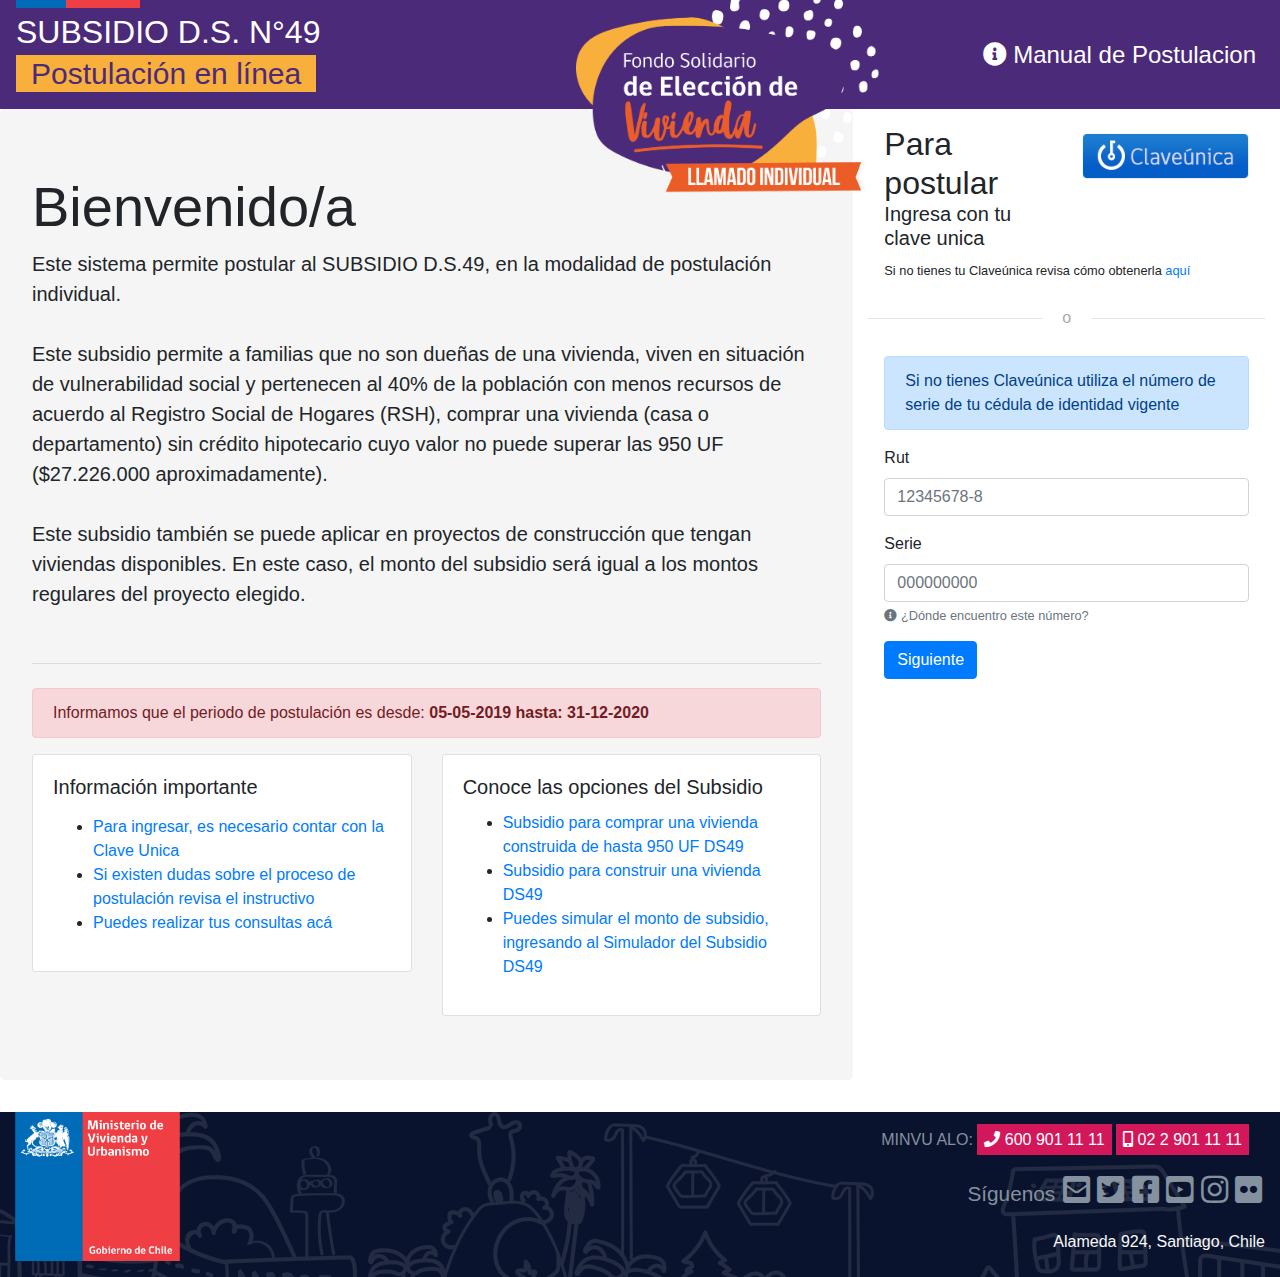
==== index.html @ cd78989e "Add files via upload" ====
<!DOCTYPE html>
<html lang="en">
<head>
<meta charset="utf-8">
<meta http-equiv="X-UA-Compatible" content="IE=edge">
<meta name="viewport" content="width=device-width, initial-scale=1">
<title>Portal de Postulación</title>
<link rel="icon" type="image/png" href="images/favicon.ico" />
<!-- Bootstrap -->
<link href="css/bootstrap-4.4.1.css" rel="stylesheet">
<link href="css/all.css" rel="stylesheet">
<link href="css/ds49.css" rel="stylesheet">
<!--load all styles --> 
<script defer src="js/all.js"></script> <!--load all styles -->


</head>
<body>
<div class="ds49">
  <nav class="navbar navbar-expand-lg navbar-light bg-primary"> <a class="navbar-brand" href="#">
    <h2>Subsidio D.S. N°49</h2>
    <span>Postulación en línea</span> <img class="logo-campana" src="images/logo-ds49.png" alt="DS49 Llamado Individual"> </a>
    <button class="navbar-toggler" type="button" data-toggle="collapse" data-target="#navbarNav" aria-controls="navbarNav" aria-expanded="false" aria-label="Toggle navigation"> <span class="navbar-toggler-icon"></span> </button>
    <div class="collapse navbar-collapse" id="navbarNav">
      <ul class="navbar-nav justify-content-end w-100">
        <li class="nav-item active"> <a class="nav-link manual" href="#"><i class="fas fa-info-circle"></i> Manual de Postulacion</a> </li>
      </ul>
    </div>
  </nav>
  <!-- body code goes here -->
  
  <div class="container-fluid ">
    <div class="row">
      <div class="col col-sm-6 col-md-8 p-0">
        <div class="jumbotron ds49">
          <h1 class="display-4">Bienvenido/a</h1>
          <p class="lead"><strong>Este sistema permite postular al SUBSIDIO D.S.49, en la modalidad de postulación individual. </strong><br>
            <br>
            Este subsidio permite a familias que no son dueñas de una vivienda, viven en situación
            de vulnerabilidad social y pertenecen al 40% de la población con menos recursos de
            acuerdo al Registro Social de Hogares (RSH), comprar una vivienda (casa o
            departamento) sin crédito hipotecario cuyo valor no puede superar las 950 UF
            ($27.226.000 aproximadamente).<br>
            <br>
            Este subsidio también se puede aplicar en proyectos de construcción que tengan
            viviendas disponibles. En este caso, el monto del subsidio será igual a los montos
            regulares del proyecto elegido. <br>
            <br>
          </p>
			<hr class="my-4">
          <div class="alert alert-danger">Informamos que el periodo de postulación es desde: <strong>05-05-2019 hasta: 31-12-2020</strong></div>
          <div class="row">
            <div class="col-sm-6">
              <div class="card">
                <div class="card-body">
                  <h5 class="card-title">Información importante</h5>
                  <p class="card-text">
                  <ul>
                    <li><a href="http://desarrollo.postulacionds49.minvu.cl/Home/ClaveUnica" target="_blank">Para ingresar, es necesario contar con la Clave Unica</a></li>
                    <li><a href="#" target="_blank">Si existen dudas sobre el proceso de postulación revisa el instructivo</a></li>
                    <li><a href="#" target="_blank">Puedes realizar tus consultas acá</a></li>
                  </ul>
                  </p>
                </div>
              </div>
            </div>
            <div class="col-sm-6">
              <div class="card">
                <div class="card-body">
                  <h5 class="card-title">Conoce las opciones del Subsidio</h5>
                  <ul>
                    <li><a href="#" target="_blank">Subsidio para comprar una vivienda construida de hasta 950 UF DS49</a></li>
                    <li><a href="#" target="_blank">Subsidio para construir una vivienda DS49</a></li>
                    <li><a href="#" target="_blank">Puedes simular el monto de subsidio, ingresando al Simulador del Subsidio DS49</a></li>
                  </ul>
                </div>
              </div>
            </div>
          </div>
          
        </div>
      </div>
      <div class="col col-sm-6 col-md-4">
        <div class="row p-3">
          <div class="col col-sm-12 col-sm-12 col-lg-6 text-left">
            <h2 class="m-0">Para postular</h2>
            <h5>Ingresa con tu clave unica</h5>
          </div>
          <div class="col col-sm-12 col-sm-12 col-lg-6 pt-2"> <a href="#" title="Clave unica" class="rsh_btn"> <img class="rsh_img_ingrese img-fluid" src="images/btn_claveunica_202px.png"> </a> </div>
          <div class="col"> <small>Si no tienes tu Claveúnica revisa cómo obtenerla <a href="https://claveunica.gob.cl/como-obtenerla" target="_blank">aquí</a></small></div>
        </div>
        <div class="login-or">
          <hr class="hr-or">
          <span class="span-or">o</span> </div>
        <div class="p-3">
          <div class="alert alert-primary" role="alert"> Si no tienes Claveúnica
            utiliza el número de serie de tu cédula de identidad vigente </div>
          <form>
            <div class="form-group">
              <label for="exampleInputEmail1">Rut</label>
              <input type="text" class="form-control" id="exampleInputEmail1" aria-describedby="emailHelp" placeholder="12345678-8">
            </div>
            <div class="form-group">
              <label for="exampleInputPassword1">Serie</label>
              <input type="text" class="form-control" id="exampleInputPassword1" placeholder="000000000">
              <a href="" data-toggle="modal" data-target="#modalcarnet"><small class="form-text text-muted"><i class="fas fa-info-circle"></i> ¿Dónde encuentro este número?</small> </a></div>
            
            <!-- Modal -->
            <div class="modal fade" id="modalcarnet" tabindex="-1" role="dialog" aria-labelledby="exampleModalCenterTitle" aria-hidden="true">
              <div class="modal-dialog modal-dialog-centered" role="document">
                <div class="modal-content">
                  <div class="modal-body">
                    <div class="container-fluid">
                      <div class="row">
                        <div class="col-md-6">Carnet Nuevo<br>
                          <img src="images/SD_CI_320.png" class="img-fluid" alt=""/></div>
                        <div class="col-md-6 ml-auto">Carnet Antiguo<br>
                          <img src="images/SD_CI_320.png" class="img-fluid" alt=""/></div>
                      </div>
                    </div>
                  </div>
                  <div class="modal-footer">
                    <button type="button" class="btn btn-secondary" data-dismiss="modal">Cerrar</button>
                  </div>
                </div>
              </div>
            </div>
            
            <a href="form.html" class="btn btn-primary">Siguiente</a>
            
          </form>
        </div>
      </div>
    </div>
  </div>
</div>
<div id="footer">
  <div class="container-fluid">
    <div class="footer_top">
      <div class="row">
        <div class="col-md-2 logo mb-3"> <img src="images/logo-minvu.svg" alt="http://Minvu"> </div>
        <div class="col-md-10 text-right">
          <div class="contacto p-3"> MINVU ALO: <a href="tel:6009011111" class="fono1" title="Teléfono"><i class="fas fa-phone"></i> 600 901 11 11</a> <a href="tel:0229011111" class="fono1" title="Teléfono"><i class="fas fa-mobile-alt"></i> 02 2 901 11 11</a></div>
          <ul class="redes">
            <li>Síguenos</li>
            <li> <a href="https://www.minvu.cl/contactenos/formulario-de-contacto/" title="Contacto"><i class="fab fas fa-envelope-square"></i></a> </li>
            <li> <a href="https://twitter.com/Minvu" target="_blank" title="Twitter"><i class="fab fa-twitter-square"></i></a> </li>
            <li> <a href="https://www.facebook.com/MinvuChile" target="_blank" title="Facebook"><i class="fab fa-facebook-square"></i></a> </li>
            <li> <a href="https://www.youtube.com/user/Minvuchile" target="_blank" title="Youtube"><i class="fab fa-youtube-square"></i></a> </li>
            <li> <a href="https://www.instagram.com/minvuchile/" target="_blank" title="Instagram"><i class="fab fa-instagram"></i></a> </li>
            <li> <a href="https://www.flickr.com/photos/minvu/sets/" target="_blank" title="Flickr"><i class="fab fa-flickr"></i></a> </li>
          </ul>
          <p class="text-light mb-2">Alameda 924, Santiago, Chile</p>
        </div>
      </div>
    </div>
  </div>
</div>
</div>
<!-- jQuery (necessary for Bootstrap's JavaScript plugins) --> 
<script src="js/jquery-3.4.1.min.js"></script> 

<!-- Include all compiled plugins (below), or include individual files as needed --> 
<script src="js/popper.min.js"></script> 
<script src="js/bootstrap-4.4.1.js"></script>
</body>
</html>
---- css/ds49.css ----
@charset "UTF-8";
/* CSS Document */

.ds49 .navbar {
    background: #4b2a79!important;
}
.ds49 .navbar a, .navbar li a {
    color: #fff!important;
}
.ds49 .navbar a.dropdown-item {
    color: #000!important;
}
.ds49 .jumbotron {
    background: #f5f5f5;
}
.ds49 .navbar-brand::before {
    content: '';
    background: url("../images/line-head-title.jpg") top left no-repeat;
    position: absolute;
    top: 0;
    width: 300px;
    height: 10px;
}
.ds49 .navbar-brand h2 {
    text-transform: uppercase;
    margin: 0px;
    font-weight: 400;
}
.ds49 .navbar-brand span {
    font-size: 1.5em;
    font-weight: 300;
    background: #f9af3c;
    color: #4b2b79;
    padding: 2px 15px;
}
.logo-campana {
    max-width: 320px;
    position: absolute;
    top: -20px;
    left: 45%;
    z-index: 99;
}
/* Small devices (portrait tablets and large phones, 600px and up) */

.manual {
    font-size: 1.5em;
    font-weight: 200;
}
#footer {
    background: #0A132D url("../images/footer-trama-b.png") top center;
}
.redes li {
    display: inline-block;
    padding-right: 3px;
    color: #84919F;
    font-size: 1.3em;
}
.redes li a {
    color: #84919F;
    font-size: 1.5em;
}
.contacto {
    color: #84919F;
}
.contacto a {
    background: #d3175b;
    padding: 7px;
    color: #fff;
}
.login-or {
    position: relative;
    color: #aaa;
    margin-top: 10px;
    margin-bottom: 10px;
    padding-top: 10px;
    padding-bottom: 10px;
}
.span-or {
    display: block;
    position: absolute;
    left: 50%;
    top: -2px;
    margin-left: -25px;
    background-color: #fff;
    width: 50px;
    text-align: center;
}
.hr-or {
    height: 1px;
    margin-top: 0px !important;
    margin-bottom: 0px !important;
}

@media (max-width: 1100px) {
.logo-campana {
    max-width: 320px;
    left: 42%;
    display: block;
}
}

@media (max-width: 1000px) {
.logo-campana {
    max-width: 320px;
    left: 35%;
    display: block;
}
}

@media (max-width: 800px) {
.logo-campana {
    max-width: 250px;
    position: relative;
    top: 0px;
    left: 0;
    display: block;
}
}

.formulario{ padding: 1em 2em; border: 1px solid #ccc;margin-top: -1px; margin-bottom: 1em;}
.title-section{border-bottom: 1px solid rgba(232,232,232,0.7); padding-bottom: 0.8em; margin-bottom: 0.8em; font-size: 1.4em; color: #4b2a79;}
.control-display{border: 1px solid #ccc; padding: 0.5em; background: rgba(232,232,232,0.7)}
.page-header h1{
font-size: 2em;
    font-weight: 400;
    background: url("../images/linea_tit_h2.svg") left bottom no-repeat;
    padding: 0 0 10px;
    margin: 15px 0 10px 0;
}
.page-header small{font-size: 0.5em; display: block;}
.ayuda-icono{cursor: pointer;}

.form-horizontal{margin: 2em 0; padding: 1em; border-left: 8px solid #4b2b7940;}
.control-label{font-weight: 500; margin-top: 1em;}
.form-botones{margin-bottom: 1.2em;}

.box-resumen{}
.box-resumen .panel-title{font-size: 1.6em;font-weight: 200;}


/************************** PASO A PASO *************************************/
/************************** PASO A PASO *************************************/
/************************** PASO A PASO *************************************/
/************************** PASO A PASO *************************************/
/************************** PASO A PASO *************************************/
/************************** PASO A PASO *************************************/
/************************** PASO A PASO *************************************/

.wizard {margin-top: 2em;}
.process .nav-tabs {
        position: relative;
        margin-bottom: 0;
}

.process-step a:focus{outline:none}
.process{display:table;width:100%;position:relative}
.process-row{display:table-row}
.process-step{display:table-cell;text-align:center;position:relative;width: 20%;}
.process-step a.active{background: #eb5c28!important; color: #fff!important;border-color: #c78723!important;border-radius: 0px; position: relative;} 
.process-step a{
    color: #B2B2B2!important;
} 
.wizard .tab-content{ padding: 0 1em;}

.process-step a {font-size: 2em;}
.process-step a small{font-size: 14px; display:block;}

.process-step a.active:after, .process-step a.active:before {
	top: 100%;
	left: 50%;
	border: solid transparent;
	content: " ";
	height: 0;
	width: 0;
	position: absolute;
	pointer-events: none;
}

.process-step a.active:after {
	border-color: rgba(136, 183, 213, 0);
	border-top-color: #eb5c28;
	border-width: 10px;
	margin-left: -10px;
}
.process-step a.active:before {
	border-color: rgba(194, 225, 245, 0);
	border-top-color: #eb5c28;
	border-width: 16px;
	margin-left: -16px;
	z-index: 999;
}
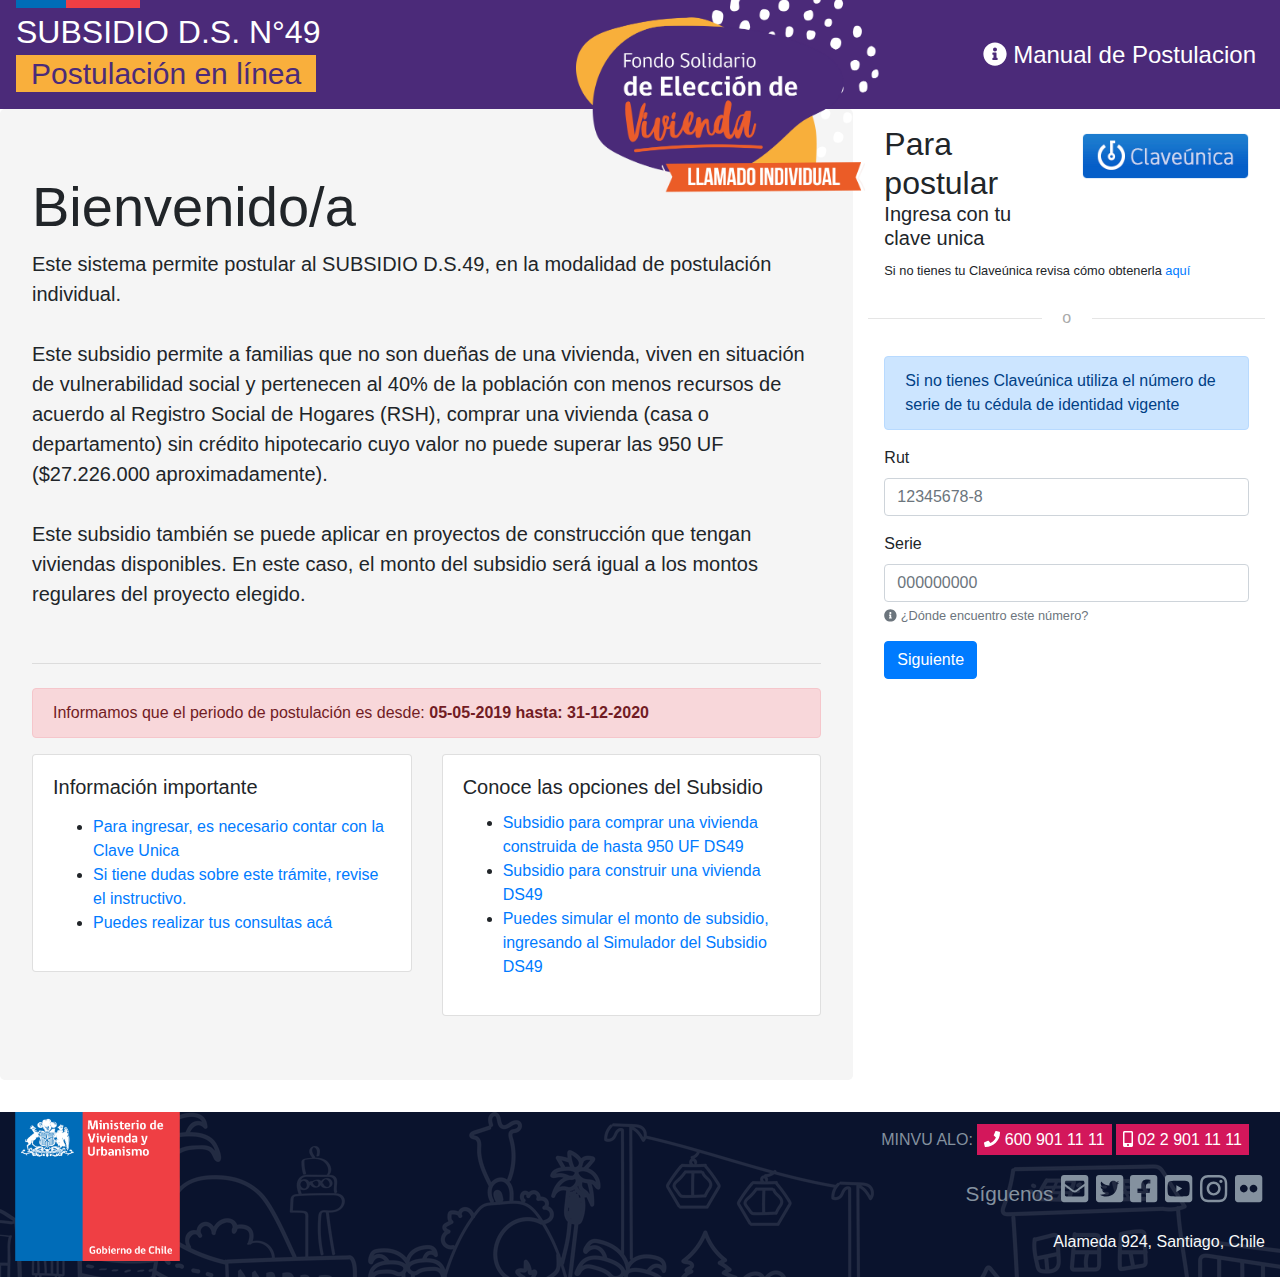
==== commit 1883f71c: "Add files via upload" ====
--- a/index.html
+++ b/index.html
@@ -56,9 +56,9 @@
                   <h5 class="card-title">Información importante</h5>
                   <p class="card-text">
                   <ul>
-                    <li><a href="http://desarrollo.postulacionds49.minvu.cl/Home/ClaveUnica" target="_blank">Para ingresar, es necesario contar con la Clave Unica</a></li>
-                    <li><a href="#" target="_blank">Si existen dudas sobre el proceso de postulación revisa el instructivo</a></li>
-                    <li><a href="#" target="_blank">Puedes realizar tus consultas acá</a></li>
+                    <li><a href="http://postulacionds49.minvu.cl/Home/ClaveUnica" target="_blank">Para ingresar, es necesario contar con la Clave Unica</a></li>
+                    <li><a href="http://postulacionds49.minvu.cl/Manual_Usuario_Subsidio_DS49.pdf" target="_blank">Si tiene dudas sobre este trámite, revise el instructivo.</a></li>
+                    <li><a href="https://www.minvu.cl/contactenos/formulario-de-contacto/" target="_blank">Puedes realizar tus consultas acá</a></li>
                   </ul>
                   </p>
                 </div>
@@ -69,9 +69,9 @@
                 <div class="card-body">
                   <h5 class="card-title">Conoce las opciones del Subsidio</h5>
                   <ul>
-                    <li><a href="#" target="_blank">Subsidio para comprar una vivienda construida de hasta 950 UF DS49</a></li>
-                    <li><a href="#" target="_blank">Subsidio para construir una vivienda DS49</a></li>
-                    <li><a href="#" target="_blank">Puedes simular el monto de subsidio, ingresando al Simulador del Subsidio DS49</a></li>
+                    <li><a href="https://www.minvu.cl/beneficio/vivienda/subsidio-para-comprar-una-vivienda-construida-de-hasta-950-uf-ds49/" target="_blank">Subsidio para comprar una vivienda construida de hasta 950 UF DS49</a></li>
+                    <li><a href="https://www.minvu.cl/beneficio/vivienda/subsidio-para-adquirir-una-vivienda-construida-de-hasta-950-uf-ds49/" target="_blank">Subsidio para construir una vivienda DS49</a></li>
+                    <li><a href="http://simuladorsubsidiods49.minvu.cl/" target="_blank">Puedes simular el monto de subsidio, ingresando al Simulador del Subsidio DS49</a></li>
                   </ul>
                 </div>
               </div>
@@ -82,11 +82,11 @@
       </div>
       <div class="col col-sm-6 col-md-4">
         <div class="row p-3">
-          <div class="col col-sm-12 col-sm-12 col-lg-6 text-left">
+          <div class="col-12 col-sm-12 col-sm-12 col-lg-12 col-xl-6 text-left">
             <h2 class="m-0">Para postular</h2>
             <h5>Ingresa con tu clave unica</h5>
           </div>
-          <div class="col col-sm-12 col-sm-12 col-lg-6 pt-2"> <a href="#" title="Clave unica" class="rsh_btn"> <img class="rsh_img_ingrese img-fluid" src="images/btn_claveunica_202px.png"> </a> </div>
+          <div class="col-12 col-sm-12 col-sm-12 col-lg-12 col-xl-6 pt-2"> <a href="#" title="Clave unica" class="rsh_btn"> <img class="rsh_img_ingrese img-fluid" src="images/btn_claveunica_202px.png"> </a> </div>
           <div class="col"> <small>Si no tienes tu Claveúnica revisa cómo obtenerla <a href="https://claveunica.gob.cl/como-obtenerla" target="_blank">aquí</a></small></div>
         </div>
         <div class="login-or">
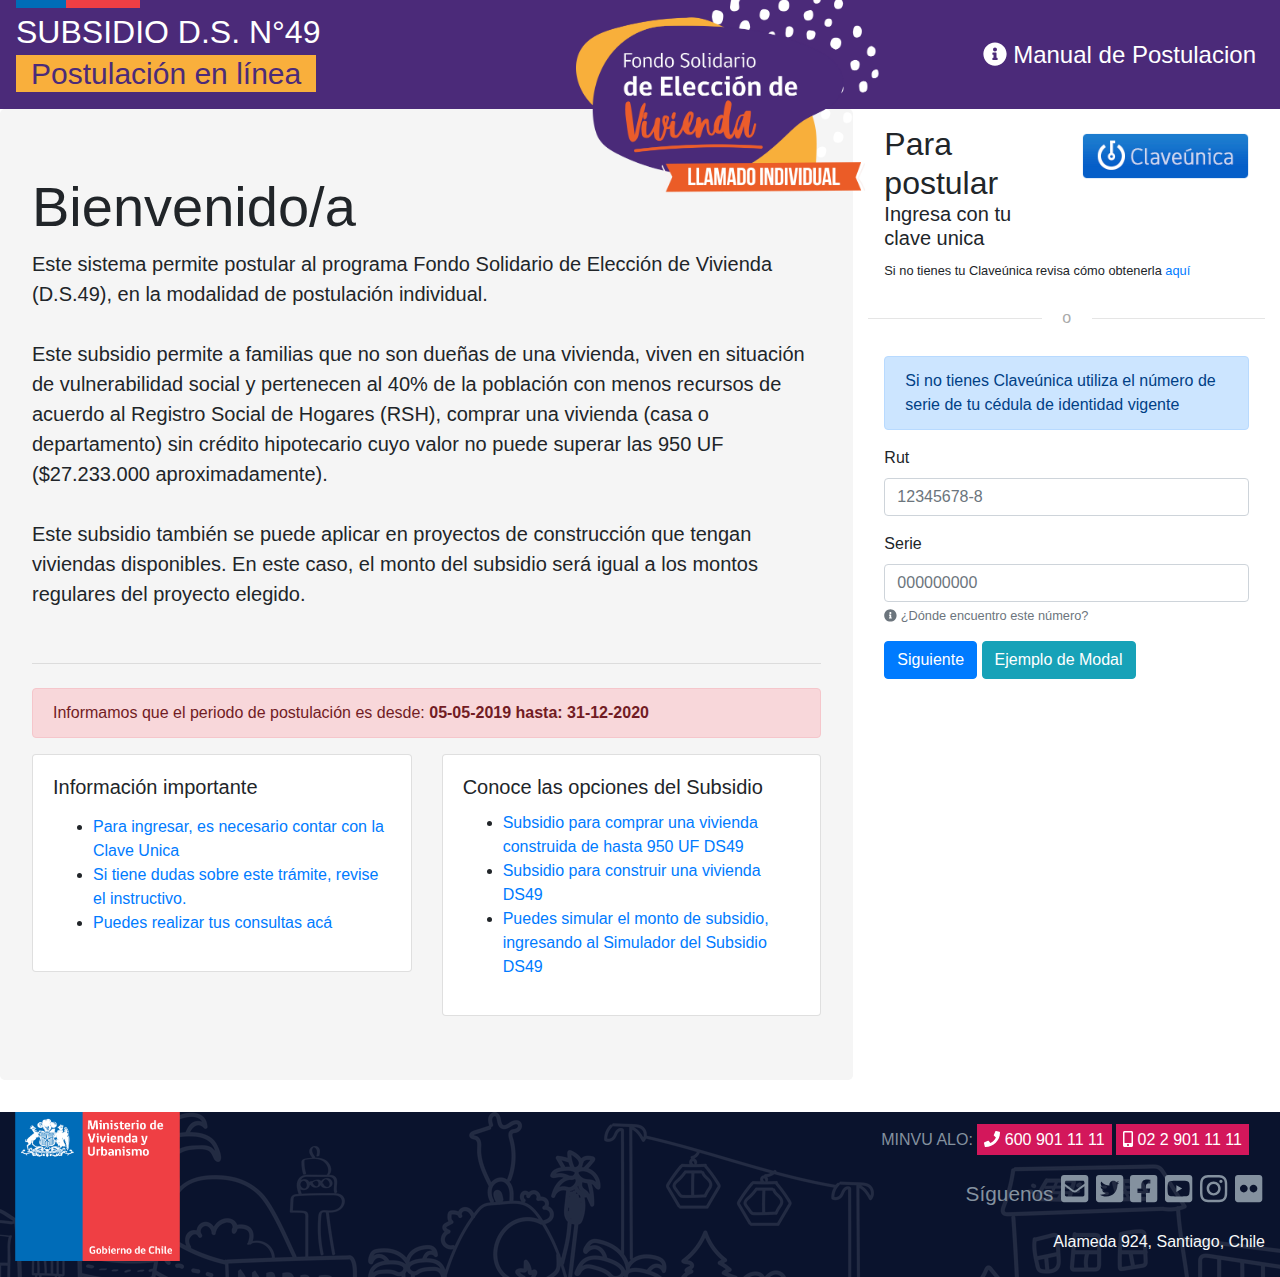
==== commit 803b6e7f: "Add files via upload" ====
--- a/index.html
+++ b/index.html
@@ -34,17 +34,13 @@
       <div class="col col-sm-6 col-md-8 p-0">
         <div class="jumbotron ds49">
           <h1 class="display-4">Bienvenido/a</h1>
-          <p class="lead"><strong>Este sistema permite postular al SUBSIDIO D.S.49, en la modalidad de postulación individual. </strong><br>
+          <p class="lead"><strong>Este sistema permite postular al programa Fondo Solidario de Elección de Vivienda (D.S.49), en la modalidad de postulación individual.</strong><br>
             <br>
-            Este subsidio permite a familias que no son dueñas de una vivienda, viven en situación
-            de vulnerabilidad social y pertenecen al 40% de la población con menos recursos de
-            acuerdo al Registro Social de Hogares (RSH), comprar una vivienda (casa o
-            departamento) sin crédito hipotecario cuyo valor no puede superar las 950 UF
-            ($27.226.000 aproximadamente).<br>
+            Este <strong>subsidio permite</strong> a familias que no son dueñas de una vivienda, viven en situación de vulnerabilidad social y pertenecen al 40% de la población con menos recursos de acuerdo al Registro Social de Hogares (RSH), comprar una vivienda (casa o departamento) sin crédito hipotecario cuyo valor no puede superar las 950 UF ($27.233.000 aproximadamente). <br>
             <br>
-            Este subsidio también se puede aplicar en proyectos de construcción que tengan
-            viviendas disponibles. En este caso, el monto del subsidio será igual a los montos
-            regulares del proyecto elegido. <br>
+            Este subsidio <strong>también se puede aplicar en proyectos de construcción que tengan viviendas disponibles.</strong> En este caso, el monto del subsidio será igual a los montos regulares del proyecto elegido.
+
+			<br>
             <br>
           </p>
 			<hr class="my-4">
@@ -105,29 +101,67 @@
               <input type="text" class="form-control" id="exampleInputPassword1" placeholder="000000000">
               <a href="" data-toggle="modal" data-target="#modalcarnet"><small class="form-text text-muted"><i class="fas fa-info-circle"></i> ¿Dónde encuentro este número?</small> </a></div>
             
-            <!-- Modal -->
-            <div class="modal fade" id="modalcarnet" tabindex="-1" role="dialog" aria-labelledby="exampleModalCenterTitle" aria-hidden="true">
-              <div class="modal-dialog modal-dialog-centered" role="document">
-                <div class="modal-content">
-                  <div class="modal-body">
-                    <div class="container-fluid">
+  	  
+			  
+			  <!-- Modal -->
+<div class="modal fade" id="modalcarnet" tabindex="-1" role="dialog" aria-labelledby="modalcarnetLabel" aria-hidden="true">
+  <div class="modal-dialog modal-lg modal-dialog-centered" role="document">
+    <div class="modal-content">
+      <div class="modal-header">
+        <h5 class="modal-title" id="exampleModalLabel">Serie de Cédula</h5>
+        <button type="button" class="close" data-dismiss="modal" aria-label="Close">
+          <span aria-hidden="true">&times;</span>
+        </button>
+      </div>
+      <div class="modal-body">
+       <div class="container-fluid">
                       <div class="row">
-                        <div class="col-md-6">Carnet Nuevo<br>
-                          <img src="images/SD_CI_320.png" class="img-fluid" alt=""/></div>
-                        <div class="col-md-6 ml-auto">Carnet Antiguo<br>
-                          <img src="images/SD_CI_320.png" class="img-fluid" alt=""/></div>
+                        <div class="col-md-6">Cédula Nueva<br>
+                          <img src="images/SD_ CI NUEVA VF.png" class="img-fluid" alt=""/></div>
+                        <div class="col-md-6 ml-auto">Cédula Antigua<br>
+                          <img src="images/SD_ CI ANTIGUA VF.png" class="img-fluid" alt=""/></div>
                       </div>
-                    </div>
-                  </div>
-                  <div class="modal-footer">
-                    <button type="button" class="btn btn-secondary" data-dismiss="modal">Cerrar</button>
-                  </div>
-                </div>
-              </div>
-            </div>
+	  </div>
+      </div>
+      <div class="modal-footer">
+        <button type="button" class="btn btn-danger" data-dismiss="modal">Cerrar</button> 
+      </div>
+    </div>
+  </div>
+</div>
             
             <a href="form.html" class="btn btn-primary">Siguiente</a>
+			 
+			<button type="button" class="btn btn-info" data-toggle="modal" data-target="#modalejemplo">Ejemplo de Modal</button>  
             
+			  
+			<!-- Modal Ejemplo -->
+            <div class="modal fade" id="modalejemplo" tabindex="-1" role="dialog" aria-labelledby="modalejemploLabel" aria-hidden="true">
+  <div class="modal-dialog modal-lg modal-dialog-centered" role="document">
+    <div class="modal-content">
+      <div class="modal-header">
+        <h5 class="modal-title" id="exampleModalLabel">Titulo de Contenido</h5>
+        <button type="button" class="close" data-dismiss="modal" aria-label="Close">
+          <span aria-hidden="true">&times;</span>
+        </button>
+      </div>
+      <div class="modal-body">
+       Lorem Ipsum is simply dummy text of the printing and typesetting industry. Lorem Ipsum has been the industry's standard dummy text ever since the 1500s, when an unknown printer took a galley of type and scrambled it to make a type specimen book. It has survived not only five centuries, but also the leap into electronic typesetting, remaining essentially unchanged. 
+		 <hr>
+		  <div class="alert alert-primary" role="alert">
+  It was popularised in the 1960s with the release of Letraset sheets containing Lorem Ipsum passages, and more recently with desktop publishing software like Aldus PageMaker including versions of Lorem Ipsum.
+</div>
+		  
+      </div>
+      <div class="modal-footer">
+        <button type="button" class="btn btn-danger" data-dismiss="modal">Cerrar</button> 
+      </div>
+    </div>
+  </div>
+</div>
+			  
+			  <!-- Fin de Modal Ejemplo -->
+			  
           </form>
         </div>
       </div>
--- a/css/ds49.css
+++ b/css/ds49.css
@@ -190,3 +190,16 @@
 	z-index: 999;
 }
 
+@media (max-width: 560px) {
+.process-step{display:block;width: 100%;}
+.formulario {
+    padding: 1em;
+    border: none;
+    
+}
+	.wizard .formulario {
+    padding: 1em 0;
+    border: none;
+    
+}
+}
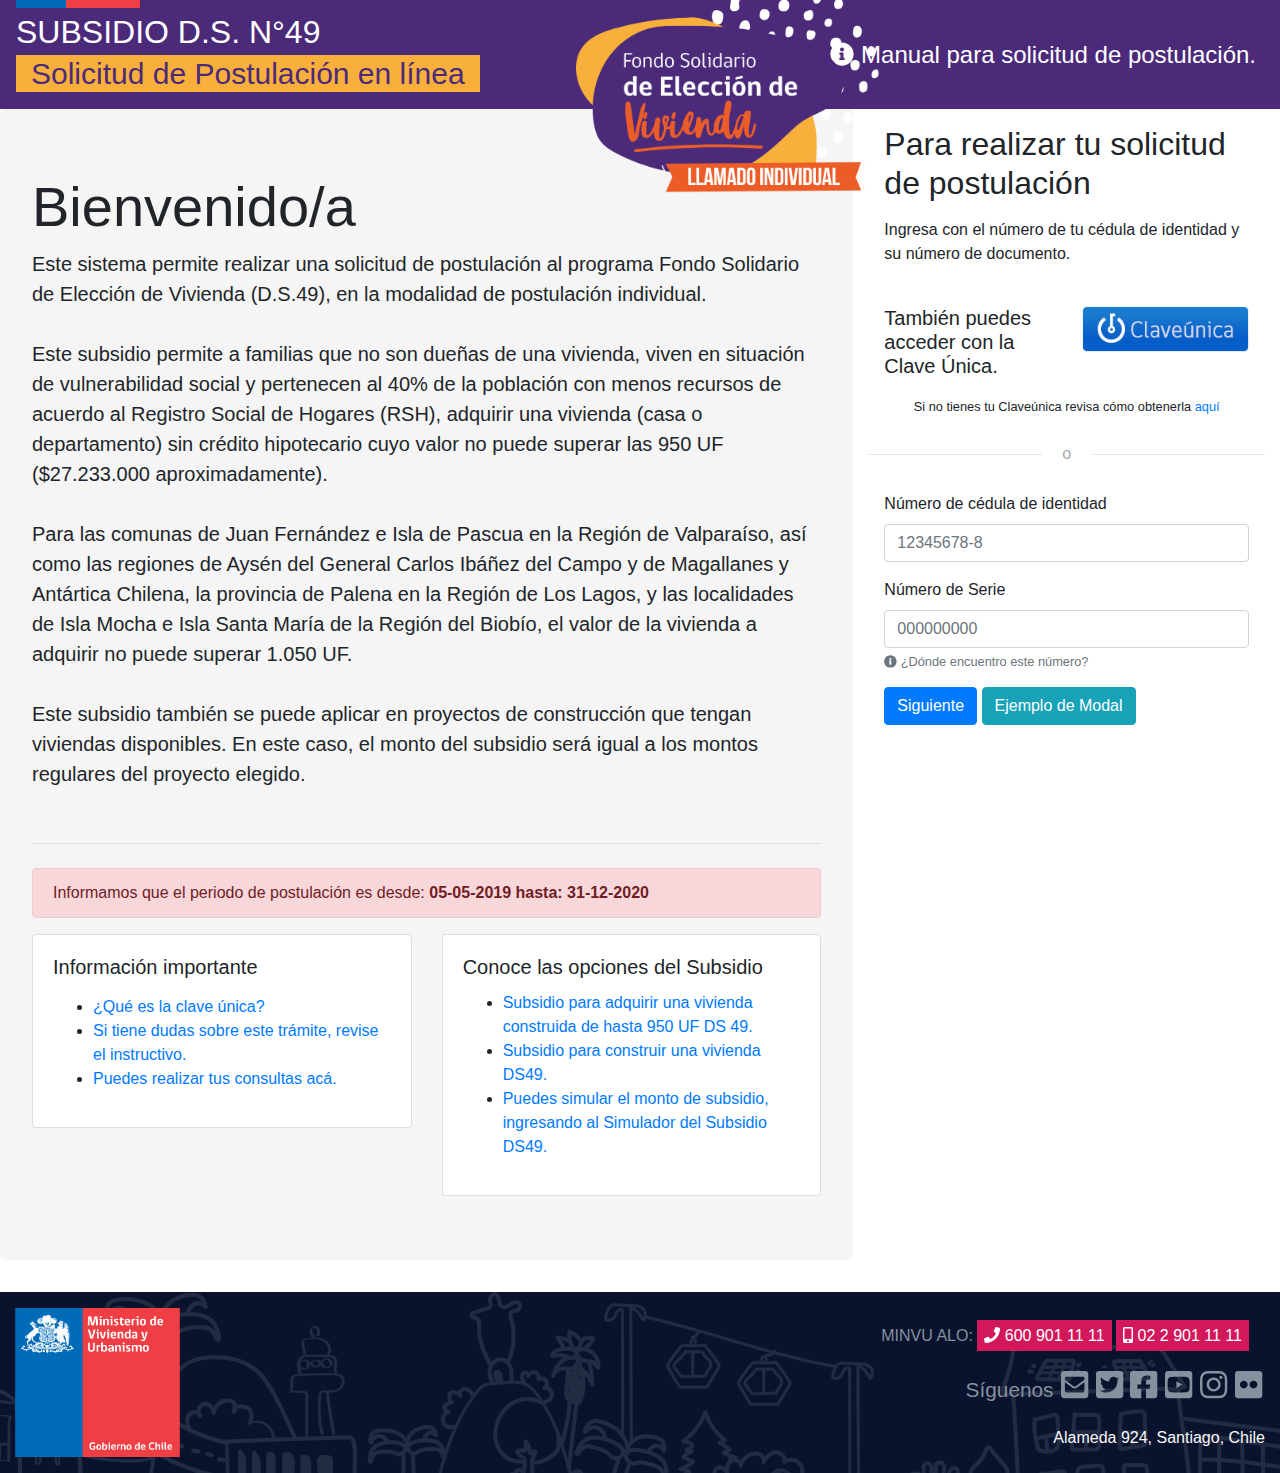
==== commit 0bed4efd: "Add files via upload" ====
--- a/index.html
+++ b/index.html
@@ -19,11 +19,11 @@
 <div class="ds49">
   <nav class="navbar navbar-expand-lg navbar-light bg-primary"> <a class="navbar-brand" href="#">
     <h2>Subsidio D.S. N°49</h2>
-    <span>Postulación en línea</span> <img class="logo-campana" src="images/logo-ds49.png" alt="DS49 Llamado Individual"> </a>
+    <span>Solicitud de Postulación en línea</span> <img class="logo-campana" src="images/logo-ds49.png" alt="DS49 Llamado Individual"> </a>
     <button class="navbar-toggler" type="button" data-toggle="collapse" data-target="#navbarNav" aria-controls="navbarNav" aria-expanded="false" aria-label="Toggle navigation"> <span class="navbar-toggler-icon"></span> </button>
     <div class="collapse navbar-collapse" id="navbarNav">
       <ul class="navbar-nav justify-content-end w-100">
-        <li class="nav-item active"> <a class="nav-link manual" href="#"><i class="fas fa-info-circle"></i> Manual de Postulacion</a> </li>
+        <li class="nav-item active"> <a class="nav-link manual" href="#"><i class="fas fa-info-circle"></i> Manual para solicitud de postulación.</a> </li>
       </ul>
     </div>
   </nav>
@@ -34,10 +34,13 @@
       <div class="col col-sm-6 col-md-8 p-0">
         <div class="jumbotron ds49">
           <h1 class="display-4">Bienvenido/a</h1>
-          <p class="lead"><strong>Este sistema permite postular al programa Fondo Solidario de Elección de Vivienda (D.S.49), en la modalidad de postulación individual.</strong><br>
-            <br>
-            Este <strong>subsidio permite</strong> a familias que no son dueñas de una vivienda, viven en situación de vulnerabilidad social y pertenecen al 40% de la población con menos recursos de acuerdo al Registro Social de Hogares (RSH), comprar una vivienda (casa o departamento) sin crédito hipotecario cuyo valor no puede superar las 950 UF ($27.233.000 aproximadamente). <br>
-            <br>
+          <p class="lead">Este <strong>sistema permite realizar una solicitud de postulación</strong> al programa Fondo Solidario de Elección de Vivienda (D.S.49), en la modalidad de postulación individual.<br>
+            <br>
+            Este <strong>subsidio permite a familias que no son dueñas de una vivienda</strong>, viven en situación de vulnerabilidad social y pertenecen al <strong>40% de la población</strong> con menos recursos de acuerdo al Registro Social de Hogares (RSH), <strong>adquirir una vivienda</strong> (casa o departamento) sin crédito hipotecario cuyo valor no puede superar las 950 UF ($27.233.000 aproximadamente).  <br>
+            <br>
+			  Para las comunas de Juan Fernández e Isla de Pascua en la Región de Valparaíso, así como las regiones de Aysén del General Carlos Ibáñez del Campo y de Magallanes y Antártica Chilena, la provincia de Palena en la Región de Los Lagos, y las localidades de Isla Mocha e Isla Santa María de la Región del Biobío, <strong>el valor de la vivienda a adquirir no puede superar 1.050 UF.</strong> <br>
+            <br>
+
             Este subsidio <strong>también se puede aplicar en proyectos de construcción que tengan viviendas disponibles.</strong> En este caso, el monto del subsidio será igual a los montos regulares del proyecto elegido.
 
 			<br>
@@ -52,9 +55,9 @@
                   <h5 class="card-title">Información importante</h5>
                   <p class="card-text">
                   <ul>
-                    <li><a href="http://postulacionds49.minvu.cl/Home/ClaveUnica" target="_blank">Para ingresar, es necesario contar con la Clave Unica</a></li>
+                    <li><a href="http://postulacionds49.minvu.cl/Home/ClaveUnica" target="_blank">¿Qué es la clave única? </a></li>
                     <li><a href="http://postulacionds49.minvu.cl/Manual_Usuario_Subsidio_DS49.pdf" target="_blank">Si tiene dudas sobre este trámite, revise el instructivo.</a></li>
-                    <li><a href="https://www.minvu.cl/contactenos/formulario-de-contacto/" target="_blank">Puedes realizar tus consultas acá</a></li>
+                    <li><a href="https://www.minvu.cl/contactenos/formulario-de-contacto/" target="_blank">Puedes realizar tus consultas acá.</a></li>
                   </ul>
                   </p>
                 </div>
@@ -65,9 +68,9 @@
                 <div class="card-body">
                   <h5 class="card-title">Conoce las opciones del Subsidio</h5>
                   <ul>
-                    <li><a href="https://www.minvu.cl/beneficio/vivienda/subsidio-para-comprar-una-vivienda-construida-de-hasta-950-uf-ds49/" target="_blank">Subsidio para comprar una vivienda construida de hasta 950 UF DS49</a></li>
-                    <li><a href="https://www.minvu.cl/beneficio/vivienda/subsidio-para-adquirir-una-vivienda-construida-de-hasta-950-uf-ds49/" target="_blank">Subsidio para construir una vivienda DS49</a></li>
-                    <li><a href="http://simuladorsubsidiods49.minvu.cl/" target="_blank">Puedes simular el monto de subsidio, ingresando al Simulador del Subsidio DS49</a></li>
+                    <li><a href="https://www.minvu.cl/beneficio/vivienda/subsidio-para-comprar-una-vivienda-construida-de-hasta-950-uf-ds49/" target="_blank">Subsidio para adquirir una vivienda construida de hasta 950 UF DS 49.</a></li>
+                    <li><a href="https://www.minvu.cl/beneficio/vivienda/subsidio-para-adquirir-una-vivienda-construida-de-hasta-950-uf-ds49/" target="_blank">Subsidio para construir una vivienda DS49.</a></li>
+                    <li><a href="http://simuladorsubsidiods49.minvu.cl/" target="_blank">Puedes simular el monto de subsidio, ingresando al Simulador del Subsidio DS49.</a></li>
                   </ul>
                 </div>
               </div>
@@ -78,26 +81,28 @@
       </div>
       <div class="col col-sm-6 col-md-4">
         <div class="row p-3">
+		<div class="col-12 mb-4">
+            <h2 class="mb-3">Para realizar tu solicitud de postulación </h2>
+            <p>Ingresa con el número de tu cédula de identidad y su número de documento. </p>
+          </div>
           <div class="col-12 col-sm-12 col-sm-12 col-lg-12 col-xl-6 text-left">
-            <h2 class="m-0">Para postular</h2>
-            <h5>Ingresa con tu clave unica</h5>
+            <h5>También puedes acceder con la Clave Única.</h5>
           </div>
-          <div class="col-12 col-sm-12 col-sm-12 col-lg-12 col-xl-6 pt-2"> <a href="#" title="Clave unica" class="rsh_btn"> <img class="rsh_img_ingrese img-fluid" src="images/btn_claveunica_202px.png"> </a> </div>
-          <div class="col"> <small>Si no tienes tu Claveúnica revisa cómo obtenerla <a href="https://claveunica.gob.cl/como-obtenerla" target="_blank">aquí</a></small></div>
+          <div class="col-12 col-sm-12 col-sm-12 col-lg-12 col-xl-6 text-center"> <a href="#" title="Clave unica" class="rsh_btn"> <img class="img-fluid" src="images/btn_claveunica_202px.png"> </a> </div>
+          <div class="col text-center pt-2"> <small>Si no tienes tu Claveúnica revisa cómo obtenerla <a href="https://claveunica.gob.cl/como-obtenerla" target="_blank">aquí</a></small></div>
         </div>
         <div class="login-or">
           <hr class="hr-or">
           <span class="span-or">o</span> </div>
         <div class="p-3">
-          <div class="alert alert-primary" role="alert"> Si no tienes Claveúnica
-            utiliza el número de serie de tu cédula de identidad vigente </div>
+          
           <form>
             <div class="form-group">
-              <label for="exampleInputEmail1">Rut</label>
+              <label for="exampleInputEmail1">Número de cédula de identidad</label>
               <input type="text" class="form-control" id="exampleInputEmail1" aria-describedby="emailHelp" placeholder="12345678-8">
             </div>
             <div class="form-group">
-              <label for="exampleInputPassword1">Serie</label>
+              <label for="exampleInputPassword1">Número de Serie</label>
               <input type="text" class="form-control" id="exampleInputPassword1" placeholder="000000000">
               <a href="" data-toggle="modal" data-target="#modalcarnet"><small class="form-text text-muted"><i class="fas fa-info-circle"></i> ¿Dónde encuentro este número?</small> </a></div>
             
--- a/css/ds49.css
+++ b/css/ds49.css
@@ -49,6 +49,7 @@
 #footer {
     background: #0A132D url("../images/footer-trama-b.png") top center;
 }
+.footer_top{padding-top: 1em;}
 .redes li {
     display: inline-block;
     padding-right: 3px;
@@ -114,6 +115,12 @@
     top: 0px;
     left: 0;
     display: block;
+}
+}
+@media (max-width: 800px) {
+.logo-campana {
+    
+    display: none;
 }
 }
 
@@ -137,7 +144,7 @@
 .box-resumen{}
 .box-resumen .panel-title{font-size: 1.6em;font-weight: 200;}
 
-
+.contrato{padding-bottom: 2em;}
 /************************** PASO A PASO *************************************/
 /************************** PASO A PASO *************************************/
 /************************** PASO A PASO *************************************/
@@ -203,3 +210,55 @@
     
 }
 }
+
+@media only screen and (max-width: 1280px) {
+	
+	/* Force table to not be like tables anymore */
+	#no-more-tables table, 
+	#no-more-tables thead, 
+	#no-more-tables tbody, 
+	#no-more-tables th, 
+	#no-more-tables td, 
+	#no-more-tables tr { 
+		display: block; 
+	}
+ 
+	/* Hide table headers (but not display: none;, for accessibility) */
+	#no-more-tables thead tr { 
+		position: absolute;
+		top: -9999px;
+		left: -9999px;
+	}
+ 
+	#no-more-tables tr { border-top: 1px solid #ccc;border-left: 1px solid #ccc;border-right: 1px solid #ccc;margin-bottom: 1em;border-bottom: 4px solid #4b2b7940; }
+ 
+	#no-more-tables td { 
+		/* Behave  like a "row" */
+		border: none;
+		border-bottom: 1px solid #eee; 
+		position: relative;
+		padding-left: 50%; 
+		/*white-space: normal;*/
+		text-align:left;
+	}
+ 
+	#no-more-tables td:before { 
+		/* Now like a table header */
+		position: absolute;
+		/* Top/left values mimic padding 
+		top: 6px;*/
+		left: 6px;
+		width: 45%; 
+		padding-right: 10px; 
+		/*white-space: nowrap;*/
+		text-align:left;
+		font-weight: bold;
+	}
+ 
+	/*
+	Label the data
+	*/
+	#no-more-tables td:before { content: attr(data-title); }
+	#no-more-tables td:after { content: attr(data-description); font-size: 0.8em; display: block;}
+}
+
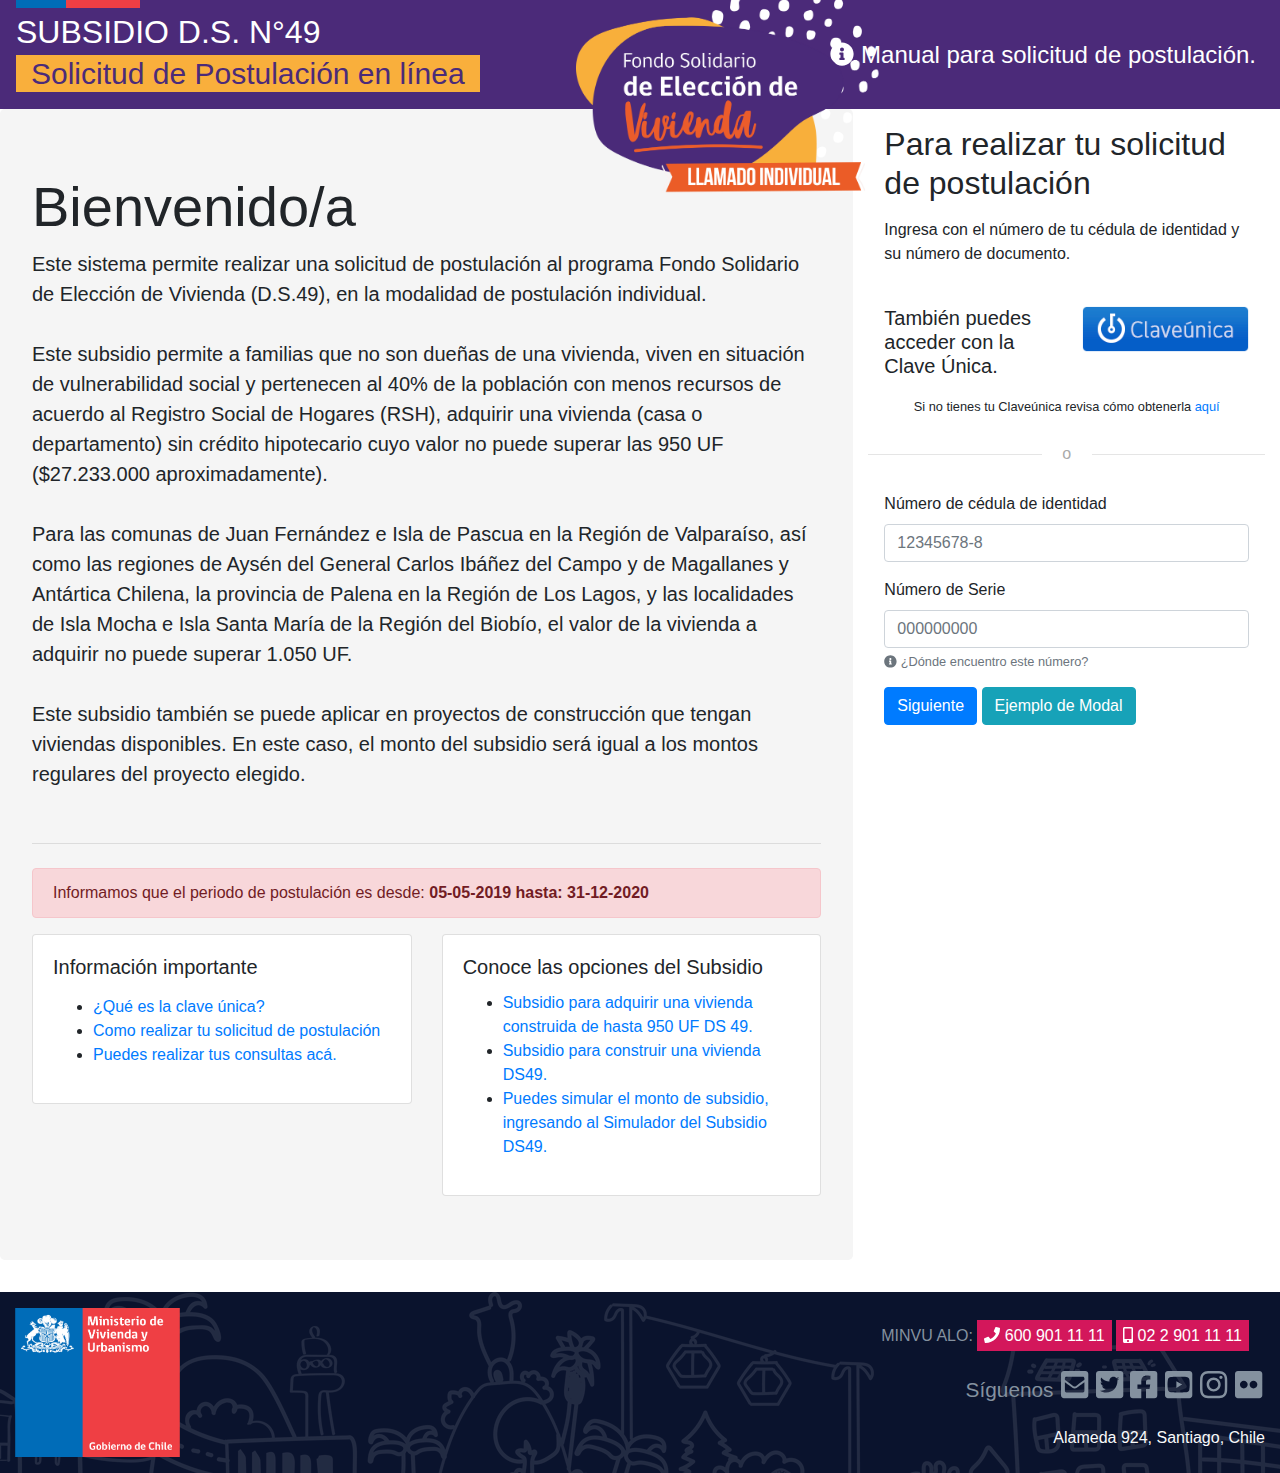
==== commit 026c5079: "Add files via upload" ====
--- a/index.html
+++ b/index.html
@@ -56,7 +56,7 @@
                   <p class="card-text">
                   <ul>
                     <li><a href="http://postulacionds49.minvu.cl/Home/ClaveUnica" target="_blank">¿Qué es la clave única? </a></li>
-                    <li><a href="http://postulacionds49.minvu.cl/Manual_Usuario_Subsidio_DS49.pdf" target="_blank">Si tiene dudas sobre este trámite, revise el instructivo.</a></li>
+                    <li><a href="http://postulacionds49.minvu.cl/Manual_Usuario_Subsidio_DS49.pdf" target="_blank">Como realizar tu solicitud de postulación </a></li>
                     <li><a href="https://www.minvu.cl/contactenos/formulario-de-contacto/" target="_blank">Puedes realizar tus consultas acá.</a></li>
                   </ul>
                   </p>
@@ -89,7 +89,7 @@
             <h5>También puedes acceder con la Clave Única.</h5>
           </div>
           <div class="col-12 col-sm-12 col-sm-12 col-lg-12 col-xl-6 text-center"> <a href="#" title="Clave unica" class="rsh_btn"> <img class="img-fluid" src="images/btn_claveunica_202px.png"> </a> </div>
-          <div class="col text-center pt-2"> <small>Si no tienes tu Claveúnica revisa cómo obtenerla <a href="https://claveunica.gob.cl/como-obtenerla" target="_blank">aquí</a></small></div>
+          <div class="col text-center pt-2"> <small>Si no tienes tu Claveúnica revisa cómo obtenerla <a href="https://claveunica.gob.cl/#steps" target="_blank">aquí</a></small></div>
         </div>
         <div class="login-or">
           <hr class="hr-or">
--- a/css/ds49.css
+++ b/css/ds49.css
@@ -32,6 +32,7 @@
     background: #f9af3c;
     color: #4b2b79;
     padding: 2px 15px;
+	white-space: normal;
 }
 .logo-campana {
     max-width: 320px;
@@ -230,7 +231,7 @@
 		left: -9999px;
 	}
  
-	#no-more-tables tr { border-top: 1px solid #ccc;border-left: 1px solid #ccc;border-right: 1px solid #ccc;margin-bottom: 1em;border-bottom: 4px solid #4b2b7940; }
+	#no-more-tables tr { border-top: 1px solid #ccc;border-left: 1px solid #ccc;border-right: 1px solid #ccc;margin-bottom: 1em; border-bottom: 4px solid #4b2b7940;}
  
 	#no-more-tables td { 
 		/* Behave  like a "row" */
